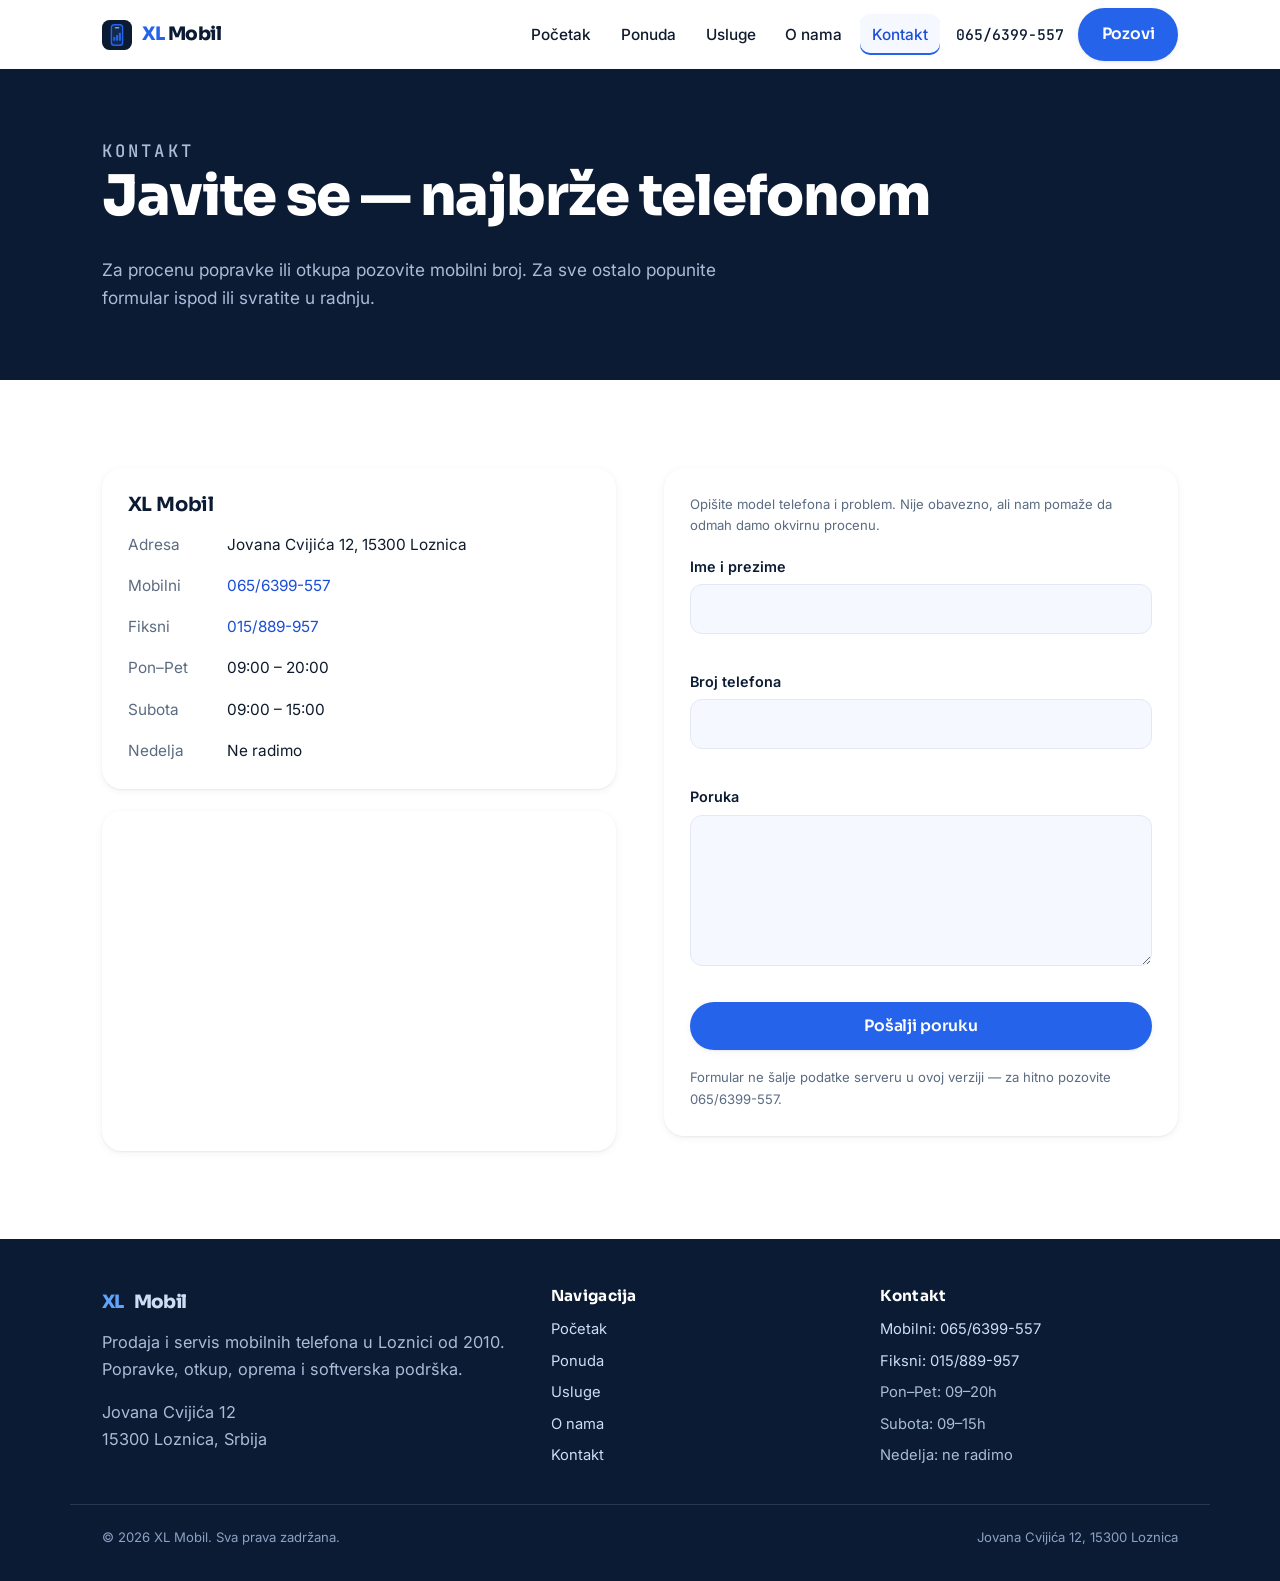
==== kontakt.html @ 2e66714a "Initial commit" ====
<!DOCTYPE html>
<html lang="sr">
<head>
<meta charset="UTF-8">
<meta name="viewport" content="width=device-width, initial-scale=1">
<title>Kontakt i radno vreme — XL Mobil, Loznica</title>
<meta name="description" content="Kontakt XL Mobil: Jovana Cvijića 12, 15300 Loznica. Mobilni 065/6399-557, fiksni 015/889-957. Radno vreme, mapa i formular za upit o popravci ili otkupu.">
<link rel="canonical" href="https://www.xlmobil.rs/kontakt.html">
<meta property="og:type" content="website">
<meta property="og:site_name" content="XL Mobil">
<meta property="og:title" content="Kontakt i radno vreme — XL Mobil, Loznica">
<meta property="og:description" content="Jovana Cvijića 12, 15300 Loznica. Mobilni 065/6399-557, fiksni 015/889-957. Mapa i formular za upit.">
<meta property="og:image" content="https://www.xlmobil.rs/assets/og-image.svg">
<meta property="og:url" content="https://www.xlmobil.rs/kontakt.html">
<meta name="twitter:card" content="summary_large_image">
<link rel="icon" href="assets/favicon.svg" type="image/svg+xml">
<link rel="preconnect" href="https://fonts.googleapis.com">
<link rel="preconnect" href="https://fonts.gstatic.com" crossorigin>
<link href="https://fonts.googleapis.com/css2?family=Sora:wght@500;600;700;800&family=Inter:wght@400;500;600&family=JetBrains+Mono:wght@400;500&display=swap" rel="stylesheet">
<link rel="stylesheet" href="styles.css">
</head>
<body>
<a class="skip-link" href="#main">Preskoči na sadržaj</a>

<header class="site-header">
  <div class="wrap header__inner">
    <a class="brand" href="index.html" aria-label="XL Mobil, početna">
      <svg width="30" height="30" viewBox="0 0 32 32" aria-hidden="true" focusable="false">
        <rect width="32" height="32" rx="8" fill="#0b1b33"/>
        <rect x="10" y="5" width="12" height="22" rx="3" fill="#122a4d" stroke="#2563eb" stroke-width="1.5"/>
        <rect x="13.5" y="7.5" width="5" height="1.6" rx="0.8" fill="#60a5fa"/>
        <g fill="#2563eb"><rect x="12" y="18" width="2.2" height="4" rx="0.6"/><rect x="15" y="16" width="2.2" height="6" rx="0.6"/><rect x="18" y="13.5" width="2.2" height="8.5" rx="0.6"/></g>
      </svg>
      <span><span class="brand__x">XL</span> Mobil</span>
    </a>
    <button class="nav-toggle" type="button" aria-label="Otvori meni" aria-expanded="false" aria-controls="primary-nav"><span></span></button>
    <nav class="primary-nav" id="primary-nav" aria-label="Glavna navigacija">
      <ul>
        <li><a href="index.html">Početak</a></li>
        <li><a href="ponuda.html">Ponuda</a></li>
        <li><a href="ponuda.html#usluge">Usluge</a></li>
        <li><a href="o-nama.html">O nama</a></li>
        <li><a href="kontakt.html" aria-current="page">Kontakt</a></li>
        <li class="mobile-call"><a class="btn btn--primary btn--block" href="tel:+381656399557">Pozovi 065/6399-557</a></li>
      </ul>
    </nav>
    <div class="header__cta">
      <a class="header__phone" href="tel:+381656399557">065/6399-557</a>
      <a class="btn btn--primary" href="tel:+381656399557">Pozovi</a>
    </div>
  </div>
</header>

<main id="main">

  <section class="page-hero">
    <div class="wrap">
      <p class="eyebrow">Kontakt</p>
      <h1>Javite se — najbrže telefonom</h1>
      <p>Za procenu popravke ili otkupa pozovite mobilni broj. Za sve ostalo popunite formular ispod ili svratite u radnju.</p>
    </div>
  </section>

  <section class="section">
    <div class="wrap contact-grid">

      <div>
        <div class="info-card reveal">
          <h3>XL Mobil</h3>
          <div class="info-row"><span>Adresa</span><span>Jovana Cvijića 12, 15300 Loznica</span></div>
          <div class="info-row"><span>Mobilni</span><a href="tel:+381656399557">065/6399-557</a></div>
          <div class="info-row"><span>Fiksni</span><a href="tel:+381158899957">015/889-957</a></div>
          <!-- NAPOMENA ZA VLASNIKA: radno vreme nije zvanično potvrđeno nigde gde smo mogli da proverimo.
               Ovo je razuman placeholder — potvrditi ili ispraviti tačne sate pre objave sajta. -->
          <div class="info-row"><span>Pon–Pet</span><span>09:00 – 20:00</span></div>
          <div class="info-row"><span>Subota</span><span>09:00 – 15:00</span></div>
          <div class="info-row"><span>Nedelja</span><span>Ne radimo</span></div>
        </div>

        <div class="map-embed reveal" id="mapa">
          <!-- Zvanični Google Maps embed za XL MOBIL — ne regenerisati -->
          <iframe src="https://www.google.com/maps/embed?pb=!1m18!1m12!1m3!1d2844.231252009093!2d19.21889047622357!3d44.53089737107404!2m3!1f0!2f0!3f0!3m2!1i1024!2i768!4f13.1!3m3!1m2!1s0x4759619ef293d9af%3A0xb88b22be460795ec!2sXL%20MOBIL!5e0!3m2!1ssr!2srs!4v1788189400933!5m2!1ssr!2srs" width="600" height="450" style="border:0;" allowfullscreen="" loading="lazy" referrerpolicy="strict-origin-when-cross-origin" title="XL Mobil na Google mapama"></iframe>
        </div>
      </div>

      <div>
        <form class="contact-form reveal" novalidate aria-describedby="form-intro">
          <p id="form-intro" class="form-note">Opišite model telefona i problem. Nije obavezno, ali nam pomaže da odmah damo okvirnu procenu.</p>

          <div class="field">
            <label for="ime">Ime i prezime</label>
            <input type="text" id="ime" name="ime" autocomplete="name" required>
            <span class="field__error" aria-live="polite"></span>
          </div>

          <div class="field">
            <label for="telefon">Broj telefona</label>
            <input type="tel" id="telefon" name="telefon" autocomplete="tel" inputmode="tel" required>
            <span class="field__error" aria-live="polite"></span>
          </div>

          <div class="field">
            <label for="poruka">Poruka</label>
            <textarea id="poruka" name="poruka" rows="5" required></textarea>
            <span class="field__error" aria-live="polite"></span>
          </div>

          <p class="form-status" role="status" tabindex="-1"></p>

          <button type="submit" class="btn btn--primary btn--block">Pošalji poruku</button>
          <p class="form-note">Formular ne šalje podatke serveru u ovoj verziji — za hitno pozovite 065/6399-557.</p>
        </form>
      </div>

    </div>
  </section>

</main>

<footer class="site-footer">
  <div class="wrap footer__grid">
    <div>
      <a class="footer__brand" href="index.html"><span class="brand__x">XL</span> Mobil</a>
      <p>Prodaja i servis mobilnih telefona u Loznici od 2010. Popravke, otkup, oprema i softverska podrška.</p>
      <p>Jovana Cvijića 12<br>15300 Loznica, Srbija</p>
    </div>
    <div>
      <h4>Navigacija</h4>
      <div class="footer__list">
        <a href="index.html">Početak</a><a href="ponuda.html">Ponuda</a><a href="ponuda.html#usluge">Usluge</a><a href="o-nama.html">O nama</a><a href="kontakt.html">Kontakt</a>
      </div>
    </div>
    <div>
      <h4>Kontakt</h4>
      <div class="footer__list">
        <a href="tel:+381656399557">Mobilni: 065/6399-557</a>
        <a href="tel:+381158899957">Fiksni: 015/889-957</a>
        <!-- NAPOMENA ZA VLASNIKA: radno vreme nije zvanično potvrđeno — proveriti i ispraviti pre objave sajta -->
        <span>Pon–Pet: 09–20h</span><span>Subota: 09–15h</span><span>Nedelja: ne radimo</span>
      </div>
    </div>
  </div>
  <div class="wrap footer__bottom">
    <span>© <span data-year>2026</span> XL Mobil. Sva prava zadržana.</span>
    <span>Jovana Cvijića 12, 15300 Loznica</span>
  </div>
</footer>

<script>document.querySelector("[data-year]").textContent = new Date().getFullYear();</script>
<script src="main.js"></script>
</body>
</html>
---- styles.css ----
/* ==========================================================================
   XL Mobil — styles.css
   One shared stylesheet for all pages. Mobile-first, no reset library.
   ========================================================================== */

/* --------------------------------------------------------------------------
   Palette
   Base is the brief's white / navy / vivid-blue family. One deliberate
   addition: --sky (#38bdf8), a brighter cyan-leaning blue used ONLY for the
   animated signal bars on cards and the hero glyph. It reads as "live signal"
   in a way --blue-light (#60a5fa) is too muted to carry, and it keeps the
   telecom metaphor legible without introducing a non-blue hue. Everything
   structural still uses navy/blue.
   -------------------------------------------------------------------------- */
:root {
  --white: #ffffff;
  --bg: #f5f8ff;
  --navy: #0b1b33;
  --navy-2: #122a4d;
  --blue: #2563eb;
  --blue-dark: #1d4ed8;
  --blue-light: #60a5fa;
  --sky: #38bdf8;          /* signal bars + hero glyph only */
  --ink: #0f1b2d;
  --slate: #5b6b82;
  --line: #e2e8f5;

  --shadow-sm: 0 1px 2px rgba(11, 27, 51, .06), 0 2px 8px rgba(11, 27, 51, .05);
  --shadow-md: 0 6px 20px rgba(11, 27, 51, .10), 0 2px 6px rgba(11, 27, 51, .06);
  --shadow-lg: 0 24px 60px rgba(11, 27, 51, .16);

  --r-sm: 14px;
  --r-md: 20px;
  --r-lg: 26px;

  --maxw: 1140px;
  --pad: clamp(1.1rem, 4vw, 2rem);

  --ease: cubic-bezier(.22, .61, .36, 1);
  --dur: 320ms;

  --font-display: "Sora", system-ui, -apple-system, "Segoe UI", sans-serif;
  --font-body: "Inter", system-ui, -apple-system, "Segoe UI", Roboto, sans-serif;
  --font-mono: "JetBrains Mono", ui-monospace, "SF Mono", Menlo, monospace;
}

/* --------------------------------------------------------------------------
   Base
   -------------------------------------------------------------------------- */
*, *::before, *::after { box-sizing: border-box; }

html { scroll-behavior: smooth; -webkit-text-size-adjust: 100%; }

body {
  margin: 0;
  font-family: var(--font-body);
  font-size: 1.02rem;
  line-height: 1.65;
  color: var(--ink);
  background: var(--white);
  -webkit-font-smoothing: antialiased;
}

h1, h2, h3, h4 {
  font-family: var(--font-display);
  font-weight: 700;
  line-height: 1.12;
  letter-spacing: -0.02em;
  color: var(--navy);
  margin: 0 0 .5em;
}

h1 { font-size: clamp(2.1rem, 5.4vw, 3.5rem); font-weight: 800; }
h2 { font-size: clamp(1.7rem, 3.8vw, 2.5rem); }
h3 { font-size: 1.22rem; letter-spacing: -0.01em; }

p { margin: 0 0 1rem; }

a { color: var(--blue-dark); text-decoration-thickness: 1px; text-underline-offset: 2px; }
a:hover { color: var(--blue); }

img { max-width: 100%; display: block; height: auto; }

ul { margin: 0; padding: 0; list-style: none; }

:focus-visible {
  outline: 3px solid var(--blue);
  outline-offset: 2px;
  border-radius: 4px;
}

/* --------------------------------------------------------------------------
   Layout helpers
   -------------------------------------------------------------------------- */
.wrap {
  width: 100%;
  max-width: var(--maxw);
  margin-inline: auto;
  padding-inline: var(--pad);
}

.section { padding-block: clamp(3rem, 8vw, 5.5rem); }
.section--tint { background: var(--bg); }
.section--navy { background: var(--navy); color: #dbe6f7; }
.section--navy h2, .section--navy h3 { color: var(--white); }

.section__head { max-width: 46rem; margin-bottom: 2.5rem; }
.section__head p { color: var(--slate); font-size: 1.08rem; margin-bottom: 0; }
.section--navy .section__head p { color: #a9bcd8; }

.eyebrow {
  font-family: var(--font-mono);
  font-size: .74rem;
  font-weight: 500;
  letter-spacing: .18em;
  text-transform: uppercase;
  color: var(--blue);
  margin: 0 0 .9rem;
}
.section--navy .eyebrow { color: var(--blue-light); }

.skip-link {
  position: absolute;
  left: .75rem;
  top: -3rem;
  z-index: 200;
  background: var(--navy);
  color: var(--white);
  padding: .6rem 1rem;
  border-radius: 0 0 var(--r-sm) var(--r-sm);
  transition: top var(--dur) var(--ease);
}
.skip-link:focus { top: 0; color: var(--white); }

/* --------------------------------------------------------------------------
   Buttons
   -------------------------------------------------------------------------- */
.btn {
  display: inline-flex;
  align-items: center;
  gap: .55rem;
  font-family: var(--font-display);
  font-weight: 600;
  font-size: .98rem;
  letter-spacing: -0.01em;
  padding: .8rem 1.4rem;
  border-radius: 999px;
  border: 1.5px solid transparent;
  cursor: pointer;
  text-decoration: none;
  transition: background var(--dur) var(--ease), transform var(--dur) var(--ease),
              box-shadow var(--dur) var(--ease), border-color var(--dur) var(--ease);
}
.btn--primary { background: var(--blue); color: var(--white); box-shadow: var(--shadow-sm); }
.btn--primary:hover { background: var(--blue-dark); color: var(--white); transform: translateY(-2px); box-shadow: var(--shadow-md); }
.btn--ghost { background: transparent; color: var(--navy); border-color: var(--line); }
.btn--ghost:hover { border-color: var(--blue); color: var(--blue-dark); transform: translateY(-2px); }
.btn--on-navy { background: var(--white); color: var(--navy); }
.btn--on-navy:hover { background: var(--blue-light); color: var(--navy); transform: translateY(-2px); }
.btn--block { width: 100%; justify-content: center; }

/* --------------------------------------------------------------------------
   Header
   -------------------------------------------------------------------------- */
.site-header {
  position: sticky;
  top: 0;
  z-index: 100;
  background: rgba(255, 255, 255, .82);
  transition: background var(--dur) var(--ease), box-shadow var(--dur) var(--ease),
              backdrop-filter var(--dur) var(--ease);
}
.site-header.is-scrolled {
  background: rgba(255, 255, 255, .93);
  backdrop-filter: saturate(180%) blur(12px);
  -webkit-backdrop-filter: saturate(180%) blur(12px);
  box-shadow: 0 1px 0 var(--line), 0 8px 24px rgba(11, 27, 51, .07);
}

.header__inner {
  display: flex;
  align-items: center;
  gap: 1rem;
  min-height: 68px;
  padding-block: .5rem;
}

.brand {
  display: inline-flex;
  align-items: center;
  gap: .6rem;
  font-family: var(--font-display);
  font-weight: 800;
  font-size: 1.16rem;
  letter-spacing: -0.03em;
  color: var(--navy);
  text-decoration: none;
}
.brand:hover { color: var(--navy); }
.brand svg { flex: none; }
.brand__x { color: var(--blue); }

.primary-nav { margin-left: auto; }
.primary-nav ul { display: flex; gap: .35rem; align-items: center; }
.primary-nav a {
  display: block;
  padding: .5rem .75rem;
  border-radius: 10px;
  font-weight: 500;
  font-size: .96rem;
  color: var(--ink);
  text-decoration: none;
  transition: background var(--dur) var(--ease), color var(--dur) var(--ease);
}
.primary-nav a:hover { background: var(--bg); color: var(--blue-dark); }
.primary-nav a[aria-current="page"] {
  color: var(--blue-dark);
  background: var(--bg);
  box-shadow: inset 0 -2px 0 var(--blue);
}

.header__cta { display: flex; align-items: center; gap: .9rem; }
.header__phone {
  font-family: var(--font-mono);
  font-size: .92rem;
  font-weight: 500;
  color: var(--navy);
  text-decoration: none;
  white-space: nowrap;
}
.header__phone:hover { color: var(--blue-dark); }

.nav-toggle {
  display: none;
  flex: none;
  width: 44px;
  height: 44px;
  border: 1.5px solid var(--line);
  border-radius: 12px;
  background: var(--white);
  cursor: pointer;
  padding: 0;
  align-items: center;
  justify-content: center;
}
.nav-toggle span, .nav-toggle span::before, .nav-toggle span::after {
  content: "";
  display: block;
  width: 18px;
  height: 2px;
  background: var(--navy);
  border-radius: 2px;
  transition: transform var(--dur) var(--ease), opacity var(--dur) var(--ease);
}
.nav-toggle span::before { transform: translateY(-6px); }
.nav-toggle span::after { transform: translateY(4px); }
body.nav-open .nav-toggle span { background: transparent; }
body.nav-open .nav-toggle span::before { transform: rotate(45deg); }
body.nav-open .nav-toggle span::after { transform: rotate(-45deg) translateY(0); }

/* --------------------------------------------------------------------------
   Hero
   -------------------------------------------------------------------------- */
.hero { position: relative; overflow: hidden; padding-block: clamp(2.5rem, 7vw, 5rem); }
.hero__grid {
  display: grid;
  gap: clamp(2rem, 6vw, 4rem);
  align-items: center;
}
@media (min-width: 900px) {
  .hero__grid { grid-template-columns: 1.05fr .95fr; }
}

.hero__title { margin-bottom: 1rem; }
.hero__lead { font-size: 1.14rem; color: var(--slate); max-width: 34rem; margin-bottom: 1.8rem; }
.hero__actions { display: flex; flex-wrap: wrap; gap: .8rem; margin-bottom: 2.4rem; }

.trust-row {
  display: grid;
  grid-template-columns: repeat(2, 1fr);
  gap: 1rem 1.6rem;
  max-width: 32rem;
}
@media (min-width: 560px) { .trust-row { grid-template-columns: repeat(4, auto); } }
.trust-row div { }
.trust-row dt {
  font-family: var(--font-display);
  font-weight: 800;
  font-size: 1.5rem;
  color: var(--navy);
  letter-spacing: -0.02em;
}
.trust-row dd { margin: 0; font-size: .82rem; color: var(--slate); line-height: 1.35; }

/* Hero device mockup + floating glass chips */
.hero__device {
  position: relative;
  justify-self: center;
  width: min(320px, 78vw);
  aspect-ratio: 300 / 560;
}
.hero__glow {
  position: absolute;
  inset: -22% -30%;
  background: radial-gradient(circle at 50% 42%,
              rgba(56, 189, 248, .38), rgba(37, 99, 235, .16) 45%, transparent 70%);
  filter: blur(6px);
  z-index: 0;
}
.hero__phone { position: relative; z-index: 1; width: 100%; height: 100%; filter: drop-shadow(var(--shadow-lg)); }

.chip {
  position: absolute;
  z-index: 2;
  display: inline-flex;
  align-items: center;
  gap: .5rem;
  padding: .5rem .8rem;
  font-size: .8rem;
  font-weight: 600;
  font-family: var(--font-display);
  color: var(--navy);
  background: rgba(255, 255, 255, .72);
  border: 1px solid rgba(255, 255, 255, .9);
  border-radius: 999px;
  box-shadow: var(--shadow-md);
  backdrop-filter: blur(8px);
  -webkit-backdrop-filter: blur(8px);
  white-space: nowrap;
}
.chip--1 { top: 8%; left: -14%; }
.chip--2 { top: 44%; right: -20%; }
.chip--3 { bottom: 9%; left: -10%; }
.chip__dot {
  width: 8px; height: 8px; border-radius: 50%;
  background: #16a34a;
  box-shadow: 0 0 0 3px rgba(22, 163, 74, .22);
}

/* one-time staggered entrance */
.reveal-hero { opacity: 0; transform: translateY(14px); }
.hero-in .hero__title  { animation: heroIn var(--dur) var(--ease) forwards; }
.hero-in .hero__lead   { animation: heroIn var(--dur) var(--ease) .08s forwards; }
.hero-in .hero__actions{ animation: heroIn var(--dur) var(--ease) .16s forwards; }
.hero-in .trust-row    { animation: heroIn var(--dur) var(--ease) .24s forwards; }
.hero-in .hero__device { animation: heroIn var(--dur) var(--ease) .18s forwards; }
.hero-in .chip--1 { animation: chipIn 360ms var(--ease) .34s forwards; }
.hero-in .chip--2 { animation: chipIn 360ms var(--ease) .46s forwards; }
.hero-in .chip--3 { animation: chipIn 360ms var(--ease) .58s forwards; }
@keyframes heroIn { to { opacity: 1; transform: none; } }
@keyframes chipIn { from { opacity: 0; transform: translateY(12px) scale(.96); } to { opacity: 1; transform: none; } }

/* --------------------------------------------------------------------------
   Signal-chip cards (signature element)
   Category/service card with a 4-bar signal glyph top-right. Bars fill from
   left on hover/focus, one metaphor doing double duty: "we cover the whole
   range" and "connectivity".
   -------------------------------------------------------------------------- */
.grid-cards {
  display: grid;
  gap: 1.1rem;
  grid-template-columns: 1fr;
}
@media (min-width: 620px) { .grid-cards { grid-template-columns: repeat(2, 1fr); } }
@media (min-width: 940px) { .grid-cards--4 { grid-template-columns: repeat(4, 1fr); } }
@media (min-width: 940px) { .grid-cards--3 { grid-template-columns: repeat(3, 1fr); } }

.chip-card {
  position: relative;
  display: flex;
  flex-direction: column;
  gap: .5rem;
  padding: 1.5rem 1.4rem 1.6rem;
  background: var(--white);
  border-radius: var(--r-md);
  box-shadow: var(--shadow-sm);
  text-decoration: none;
  color: var(--ink);
  transition: transform var(--dur) var(--ease), box-shadow var(--dur) var(--ease);
  overflow: hidden;
}
.chip-card::after {
  content: "";
  position: absolute;
  left: 0; right: 0; bottom: 0;
  height: 3px;
  background: var(--blue);
  transform: scaleX(0);
  transform-origin: left;
  transition: transform var(--dur) var(--ease);
}
.chip-card:hover, .chip-card:focus-visible {
  transform: translateY(-4px);
  box-shadow: var(--shadow-md);
}
.chip-card:hover::after, .chip-card:focus-visible::after { transform: scaleX(1); }

.chip-card__num {
  font-family: var(--font-mono);
  font-size: .74rem;
  color: var(--slate);
  letter-spacing: .1em;
}
.chip-card h3 { margin: 0; color: var(--navy); }
.chip-card p { margin: 0; font-size: .92rem; color: var(--slate); }

.signal {
  position: absolute;
  top: 1.3rem;
  right: 1.3rem;
  display: flex;
  align-items: flex-end;
  gap: 3px;
  height: 22px;
}
.signal i {
  width: 4px;
  background: var(--line);
  border-radius: 2px;
  transition: background var(--dur) var(--ease);
}
.signal i:nth-child(1) { height: 25%; }
.signal i:nth-child(2) { height: 50%; }
.signal i:nth-child(3) { height: 75%; }
.signal i:nth-child(4) { height: 100%; }
.chip-card:hover .signal i,
.chip-card:focus-visible .signal i { background: var(--sky); }
.chip-card:hover .signal i:nth-child(1) { transition-delay: 0ms; }
.chip-card:hover .signal i:nth-child(2) { transition-delay: 60ms; }
.chip-card:hover .signal i:nth-child(3) { transition-delay: 120ms; }
.chip-card:hover .signal i:nth-child(4) { transition-delay: 180ms; }

/* --------------------------------------------------------------------------
   Why-us list
   -------------------------------------------------------------------------- */
.reasons { display: grid; gap: 1.2rem; grid-template-columns: 1fr; }
@media (min-width: 720px) { .reasons { grid-template-columns: repeat(2, 1fr); } }
.reason {
  padding: 1.5rem;
  background: var(--white);
  border-radius: var(--r-md);
  box-shadow: var(--shadow-sm);
}
.section--tint .reason { background: var(--white); }
.reason__ic {
  width: 40px; height: 40px;
  display: grid; place-items: center;
  border-radius: 12px;
  background: var(--bg);
  color: var(--blue-dark);
  margin-bottom: .8rem;
}
.reason h3 { color: var(--navy); }
.reason p { margin: 0; font-size: .95rem; color: var(--slate); }

/* --------------------------------------------------------------------------
   Brands row
   -------------------------------------------------------------------------- */
.brands {
  display: flex;
  flex-wrap: wrap;
  gap: .6rem .7rem;
  align-items: center;
}
.brands li {
  font-family: var(--font-mono);
  font-size: .84rem;
  letter-spacing: .04em;
  color: var(--slate);
  padding: .45rem .85rem;
  border: 1px solid var(--line);
  border-radius: 999px;
  background: var(--white);
}
.section--navy .brands li { color: #cdddf3; border-color: rgba(255,255,255,.16); background: rgba(255,255,255,.04); }

/* --------------------------------------------------------------------------
   Process steps
   -------------------------------------------------------------------------- */
.steps { counter-reset: step; display: grid; gap: 1.1rem; grid-template-columns: 1fr; }
@media (min-width: 780px) { .steps { grid-template-columns: repeat(4, 1fr); } }
.step {
  position: relative;
  padding: 1.6rem 1.3rem 1.4rem;
  background: var(--white);
  border-radius: var(--r-md);
  box-shadow: var(--shadow-sm);
}
.step::before {
  counter-increment: step;
  content: counter(step);
  display: grid;
  place-items: center;
  width: 34px; height: 34px;
  font-family: var(--font-display);
  font-weight: 800;
  font-size: .95rem;
  color: var(--white);
  background: var(--blue);
  border-radius: 10px;
  margin-bottom: .8rem;
}
.step h3 { color: var(--navy); font-size: 1.05rem; }
.step p { margin: 0; font-size: .9rem; color: var(--slate); }

/* --------------------------------------------------------------------------
   Trade-in condition guide
   -------------------------------------------------------------------------- */
.grades { display: grid; gap: 1rem; grid-template-columns: 1fr; }
@media (min-width: 760px) { .grades { grid-template-columns: repeat(3, 1fr); } }
.grade {
  padding: 1.5rem;
  border-radius: var(--r-md);
  background: var(--white);
  box-shadow: var(--shadow-sm);
  border-top: 4px solid var(--blue-light);
}
.grade--new { border-top-color: #16a34a; }
.grade--good { border-top-color: var(--blue); }
.grade--worn { border-top-color: #d97706; }
.grade__tag {
  font-family: var(--font-mono);
  font-size: .72rem;
  letter-spacing: .12em;
  text-transform: uppercase;
  color: var(--slate);
}
.grade h3 { color: var(--navy); margin: .2rem 0 .5rem; }
.grade p { margin: 0; font-size: .93rem; color: var(--slate); }

/* --------------------------------------------------------------------------
   Testimonials
   -------------------------------------------------------------------------- */
.quotes { display: grid; gap: 1.1rem; grid-template-columns: 1fr; }
@media (min-width: 820px) { .quotes { grid-template-columns: repeat(3, 1fr); } }
.quote {
  padding: 1.6rem;
  background: var(--white);
  border-radius: var(--r-md);
  box-shadow: var(--shadow-sm);
  display: flex;
  flex-direction: column;
  gap: 1rem;
}
.quote p { margin: 0; font-size: .98rem; }
.quote footer { font-size: .86rem; color: var(--slate); font-style: normal; }
.quote cite { font-style: normal; font-weight: 600; color: var(--navy); }
.stars { color: var(--blue); letter-spacing: 2px; font-size: .9rem; }

/* --------------------------------------------------------------------------
   Media blocks
   -------------------------------------------------------------------------- */
.media {
  display: grid;
  gap: clamp(1.5rem, 5vw, 3rem);
  align-items: center;
}
@media (min-width: 860px) { .media { grid-template-columns: 1fr 1fr; } .media--flip .media__img { order: 2; } }
.media__img { border-radius: var(--r-lg); overflow: hidden; box-shadow: var(--shadow-md); }
.media__img img { width: 100%; aspect-ratio: 4 / 3; object-fit: cover; }
.media ul.ticks { display: grid; gap: .6rem; margin-top: 1rem; }
.ticks li { position: relative; padding-left: 1.6rem; color: var(--slate); }
.ticks li::before {
  content: "";
  position: absolute; left: 0; top: .45em;
  width: 10px; height: 6px;
  border-left: 2px solid var(--blue);
  border-bottom: 2px solid var(--blue);
  transform: rotate(-45deg);
}

/* --------------------------------------------------------------------------
   Service detail list
   -------------------------------------------------------------------------- */
.svc-list { display: grid; gap: 1rem; grid-template-columns: 1fr; }
@media (min-width: 760px) { .svc-list { grid-template-columns: repeat(2, 1fr); } }
.svc {
  padding: 1.5rem;
  background: var(--white);
  border-radius: var(--r-md);
  box-shadow: var(--shadow-sm);
}
.svc h3 { color: var(--navy); font-size: 1.1rem; display: flex; justify-content: space-between; gap: 1rem; align-items: baseline; }
.svc .price { font-family: var(--font-mono); font-size: .8rem; color: var(--blue-dark); white-space: nowrap; }
.svc p { margin: .3rem 0 0; font-size: .93rem; color: var(--slate); }

/* --------------------------------------------------------------------------
   Contact / form
   -------------------------------------------------------------------------- */
.contact-grid { display: grid; gap: clamp(1.5rem, 5vw, 3rem); }
@media (min-width: 900px) { .contact-grid { grid-template-columns: 1fr 1fr; } }

.info-card {
  background: var(--white);
  border-radius: var(--r-md);
  box-shadow: var(--shadow-sm);
  padding: 1.6rem;
  display: grid;
  gap: 1rem;
}
.info-card h3 { margin: 0; color: var(--navy); }
.info-row { display: flex; gap: .7rem; font-size: .96rem; }
.info-row span:first-child { color: var(--slate); min-width: 5.5rem; }
.info-row a { text-decoration: none; }

.map-embed {
  margin-top: 1.4rem;
  border-radius: var(--r-md);
  overflow: hidden;
  box-shadow: var(--shadow-sm);
  line-height: 0;
}
.map-embed iframe { width: 100%; height: 340px; border: 0; display: block; }

form.contact-form {
  background: var(--white);
  border-radius: var(--r-md);
  box-shadow: var(--shadow-sm);
  padding: 1.6rem;
  display: grid;
  gap: 1.1rem;
}
.field { display: grid; gap: .35rem; }
.field label { font-weight: 600; font-size: .9rem; color: var(--navy); }
.field input, .field textarea {
  font: inherit;
  font-size: .96rem;
  padding: .7rem .85rem;
  border: 1.5px solid var(--line);
  border-radius: 12px;
  background: var(--bg);
  color: var(--ink);
  transition: border-color var(--dur) var(--ease), background var(--dur) var(--ease);
}
.field input:focus, .field textarea:focus {
  border-color: var(--blue);
  background: var(--white);
  outline: none;
}
.field textarea { resize: vertical; min-height: 120px; }
.field.has-error input, .field.has-error textarea { border-color: #dc2626; background: #fef2f2; }
.field__error { font-size: .82rem; color: #b91c1c; min-height: 1em; }
.field.has-error .field__error::before { content: "⚠ "; }

.form-status {
  margin: 0;
  padding: .9rem 1rem;
  border-radius: 12px;
  font-size: .93rem;
  font-weight: 500;
  display: none;
}
.form-status.is-ok { display: block; background: #ecfdf5; color: #065f46; border: 1px solid #a7f3d0; }
.form-note { font-size: .82rem; color: var(--slate); margin: 0; }

/* --------------------------------------------------------------------------
   Footer
   -------------------------------------------------------------------------- */
.site-footer { background: var(--navy); color: #a9bcd8; padding-block: 3rem 2rem; }
.footer__grid {
  display: grid;
  gap: 2rem;
  grid-template-columns: 1fr;
}
@media (min-width: 720px) { .footer__grid { grid-template-columns: 1.4fr 1fr 1fr; } }
.site-footer h4 { color: var(--white); font-size: .95rem; letter-spacing: .02em; margin-bottom: .8rem; }
.site-footer a { color: #cdddf3; text-decoration: none; }
.site-footer a:hover { color: var(--blue-light); }
.footer__brand { display: inline-flex; align-items: center; gap: .6rem; color: var(--white); font-family: var(--font-display); font-weight: 800; font-size: 1.15rem; letter-spacing: -0.03em; text-decoration: none; margin-bottom: .7rem; }
.footer__brand .brand__x { color: var(--blue-light); }
.footer__list { display: grid; gap: .45rem; font-size: .92rem; }
.footer__bottom {
  margin-top: 2.2rem;
  padding-top: 1.4rem;
  border-top: 1px solid rgba(255,255,255,.12);
  display: flex;
  flex-wrap: wrap;
  gap: .5rem 1.5rem;
  justify-content: space-between;
  font-size: .82rem;
  color: #8ba2c4;
}

/* --------------------------------------------------------------------------
   Scroll reveal
   -------------------------------------------------------------------------- */
.reveal { opacity: 0; transform: translateY(18px); transition: opacity 420ms var(--ease), transform 420ms var(--ease); }
.reveal.is-visible { opacity: 1; transform: none; }

/* --------------------------------------------------------------------------
   Page hero (inner pages)
   -------------------------------------------------------------------------- */
.page-hero { background: var(--navy); color: #cddcf2; padding-block: clamp(2.6rem, 7vw, 4.2rem); }
.page-hero h1 { color: var(--white); }
.page-hero p { color: #a9bcd8; max-width: 42rem; font-size: 1.08rem; margin: 0; }

/* --------------------------------------------------------------------------
   Mobile nav + responsive
   -------------------------------------------------------------------------- */
@media (max-width: 860px) {
  .nav-toggle { display: inline-flex; margin-left: auto; }
  .header__cta .header__phone { display: none; }
  .header__cta .btn { display: none; }

  .primary-nav {
    position: fixed;
    inset: 84px 0 auto 0;
    margin: 0;
    background: var(--white);
    box-shadow: var(--shadow-lg);
    border-top: 1px solid var(--line);
    transform: translateY(-12px);
    opacity: 0;
    pointer-events: none;
    transition: transform var(--dur) var(--ease), opacity var(--dur) var(--ease);
  }
  body.nav-open .primary-nav { transform: none; opacity: 1; pointer-events: auto; }
  .primary-nav ul { flex-direction: column; align-items: stretch; gap: 0; padding: .5rem var(--pad) 1.2rem; }
  .primary-nav a { padding: .9rem .5rem; border-radius: 0; border-bottom: 1px solid var(--line); font-size: 1.05rem; }
  .primary-nav a[aria-current="page"] { box-shadow: inset 3px 0 0 var(--blue); background: var(--bg); }

  .primary-nav .mobile-call {
    display: block;
    margin-top: 1rem;
    text-align: center;
  }
}
@media (min-width: 861px) {
  .primary-nav .mobile-call { display: none; }
}

/* --------------------------------------------------------------------------
   Reduced motion
   -------------------------------------------------------------------------- */
@media (prefers-reduced-motion: reduce) {
  html { scroll-behavior: auto; }
  *, *::before, *::after {
    animation-duration: 0.001ms !important;
    animation-delay: 0ms !important;
    transition-duration: 0.001ms !important;
  }
  .reveal, .reveal-hero { opacity: 1 !important; transform: none !important; }
  .chip { opacity: 1 !important; transform: none !important; }
}
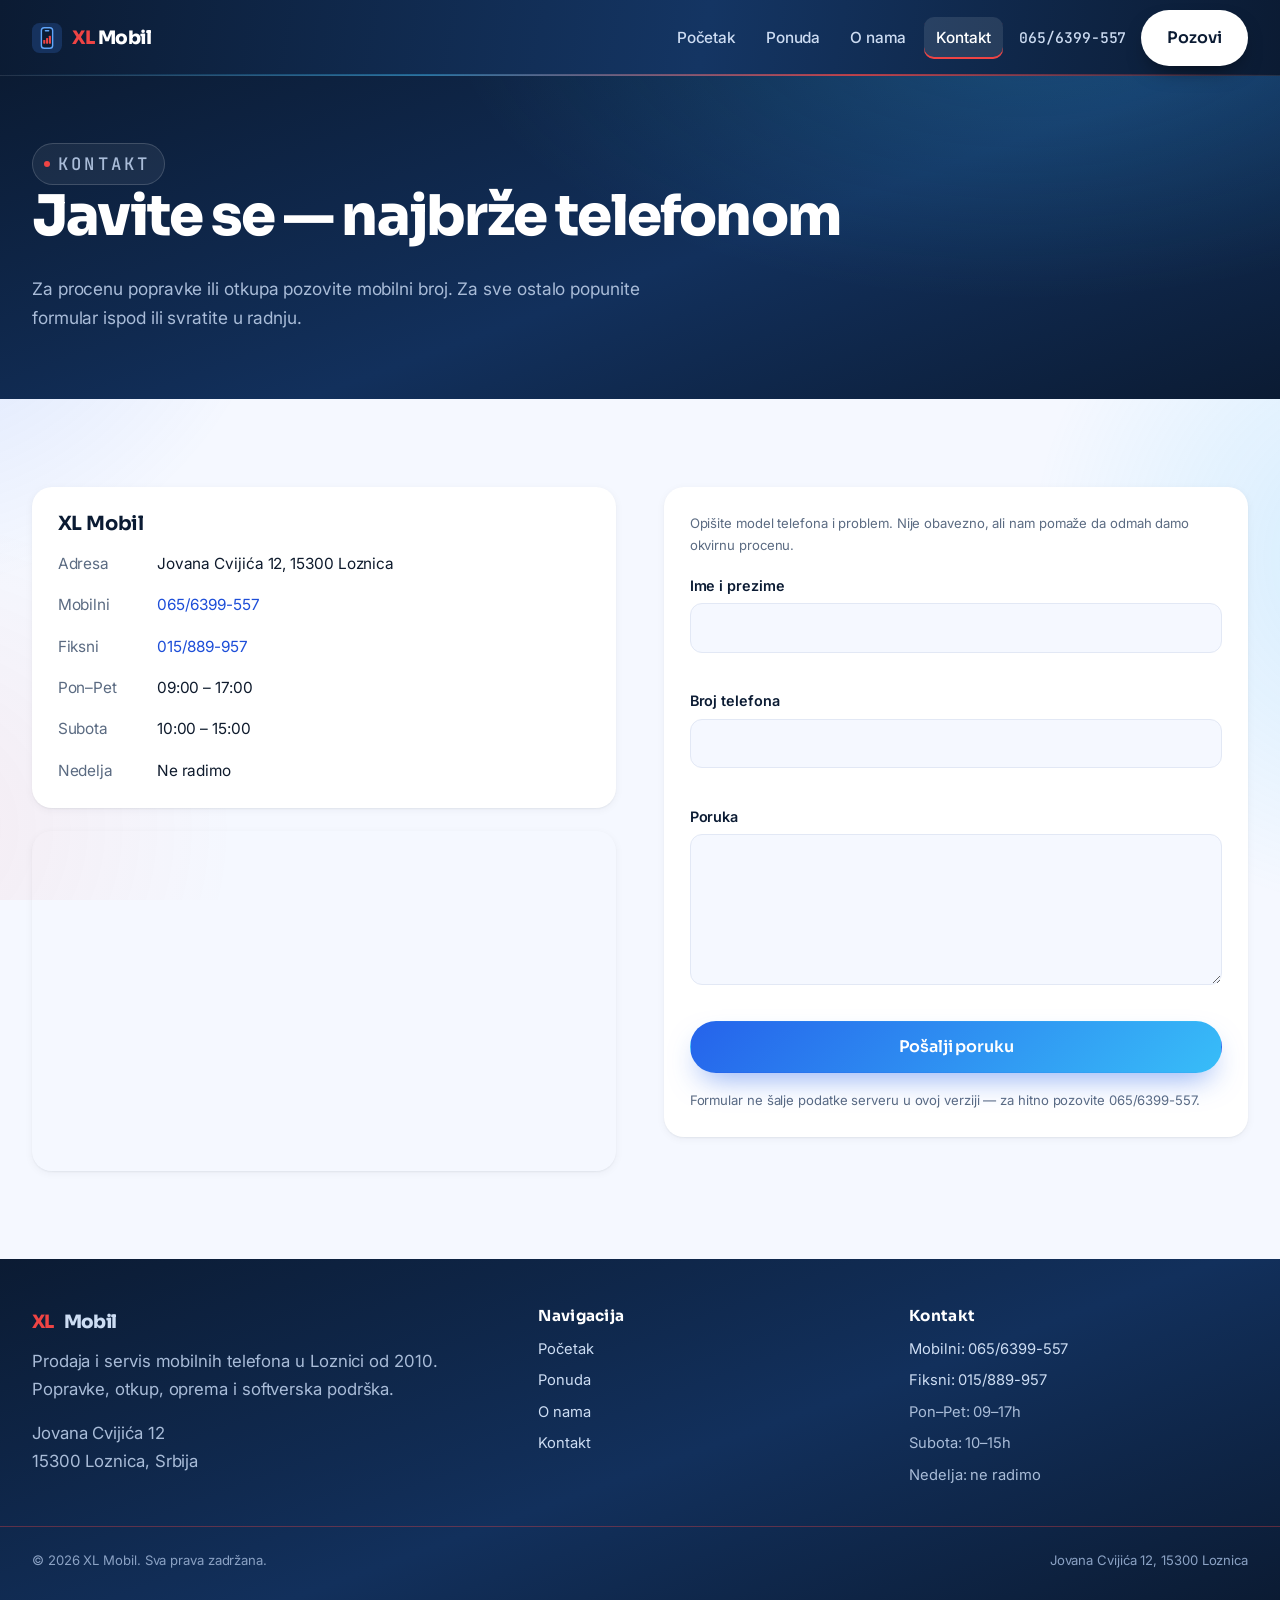
==== commit 32d1ed26: "Redizajn sajta, fotografija radnje i ispravke sadržaja Vizuelno: - plava navigaciona traka sa crveni" ====
--- a/kontakt.html
+++ b/kontakt.html
@@ -22,14 +22,18 @@
 <body>
 <a class="skip-link" href="#main">Preskoči na sadržaj</a>
 
+<!-- Bočne šine: vertikalni tekst uz ivice prozora, vidljive tek na širokim ekranima -->
+<span class="edge-rail edge-rail--left" aria-hidden="true">Prodaja · Servis · Otkup</span>
+<a class="edge-rail edge-rail--right" href="tel:+381656399557" tabindex="-1" aria-hidden="true">065/6399-557 · Loznica</a>
+
 <header class="site-header">
   <div class="wrap header__inner">
     <a class="brand" href="index.html" aria-label="XL Mobil, početna">
       <svg width="30" height="30" viewBox="0 0 32 32" aria-hidden="true" focusable="false">
-        <rect width="32" height="32" rx="8" fill="#0b1b33"/>
-        <rect x="10" y="5" width="12" height="22" rx="3" fill="#122a4d" stroke="#2563eb" stroke-width="1.5"/>
+        <rect width="32" height="32" rx="8" fill="#16325e"/>
+        <rect x="10" y="5" width="12" height="22" rx="3" fill="#0b1b33" stroke="#60a5fa" stroke-width="1.5"/>
         <rect x="13.5" y="7.5" width="5" height="1.6" rx="0.8" fill="#60a5fa"/>
-        <g fill="#2563eb"><rect x="12" y="18" width="2.2" height="4" rx="0.6"/><rect x="15" y="16" width="2.2" height="6" rx="0.6"/><rect x="18" y="13.5" width="2.2" height="8.5" rx="0.6"/></g>
+        <g fill="#ef4444"><rect x="12" y="18" width="2.2" height="4" rx="0.6"/><rect x="15" y="16" width="2.2" height="6" rx="0.6"/><rect x="18" y="13.5" width="2.2" height="8.5" rx="0.6"/></g>
       </svg>
       <span><span class="brand__x">XL</span> Mobil</span>
     </a>
@@ -38,7 +42,6 @@
       <ul>
         <li><a href="index.html">Početak</a></li>
         <li><a href="ponuda.html">Ponuda</a></li>
-        <li><a href="ponuda.html#usluge">Usluge</a></li>
         <li><a href="o-nama.html">O nama</a></li>
         <li><a href="kontakt.html" aria-current="page">Kontakt</a></li>
         <li class="mobile-call"><a class="btn btn--primary btn--block" href="tel:+381656399557">Pozovi 065/6399-557</a></li>
@@ -72,8 +75,8 @@
           <div class="info-row"><span>Fiksni</span><a href="tel:+381158899957">015/889-957</a></div>
           <!-- NAPOMENA ZA VLASNIKA: radno vreme nije zvanično potvrđeno nigde gde smo mogli da proverimo.
                Ovo je razuman placeholder — potvrditi ili ispraviti tačne sate pre objave sajta. -->
-          <div class="info-row"><span>Pon–Pet</span><span>09:00 – 20:00</span></div>
-          <div class="info-row"><span>Subota</span><span>09:00 – 15:00</span></div>
+          <div class="info-row"><span>Pon–Pet</span><span>09:00 – 17:00</span></div>
+          <div class="info-row"><span>Subota</span><span>10:00 – 15:00</span></div>
           <div class="info-row"><span>Nedelja</span><span>Ne radimo</span></div>
         </div>
 
@@ -127,7 +130,7 @@
     <div>
       <h4>Navigacija</h4>
       <div class="footer__list">
-        <a href="index.html">Početak</a><a href="ponuda.html">Ponuda</a><a href="ponuda.html#usluge">Usluge</a><a href="o-nama.html">O nama</a><a href="kontakt.html">Kontakt</a>
+        <a href="index.html">Početak</a><a href="ponuda.html">Ponuda</a><a href="o-nama.html">O nama</a><a href="kontakt.html">Kontakt</a>
       </div>
     </div>
     <div>
@@ -136,7 +139,7 @@
         <a href="tel:+381656399557">Mobilni: 065/6399-557</a>
         <a href="tel:+381158899957">Fiksni: 015/889-957</a>
         <!-- NAPOMENA ZA VLASNIKA: radno vreme nije zvanično potvrđeno — proveriti i ispraviti pre objave sajta -->
-        <span>Pon–Pet: 09–20h</span><span>Subota: 09–15h</span><span>Nedelja: ne radimo</span>
+        <span>Pon–Pet: 09–17h</span><span>Subota: 10–15h</span><span>Nedelja: ne radimo</span>
       </div>
     </div>
   </div>
--- a/styles.css
+++ b/styles.css
@@ -742,3 +742,663 @@
   .reveal, .reveal-hero { opacity: 1 !important; transform: none !important; }
   .chip { opacity: 1 !important; transform: none !important; }
 }
+
+/* ==========================================================================
+   VISUAL UPGRADE LAYER
+   Dodato kasnije: bogatija tipografija, gradijenti, dubina i mikro-animacije.
+   Namerno na kraju fajla — pravila ovde nadjačavaju osnovni sloj iznad.
+   ========================================================================== */
+
+:root {
+  --grad-blue: linear-gradient(135deg, #2563eb 0%, #38bdf8 100%);
+  --grad-navy: linear-gradient(160deg, #0b1b33 0%, #12305c 55%, #0b1b33 100%);
+  --shadow-md: 0 10px 30px -8px rgba(11, 27, 51, .16), 0 2px 8px rgba(11, 27, 51, .06);
+  --shadow-lg: 0 40px 80px -24px rgba(11, 27, 51, .30);
+  --shadow-blue: 0 14px 30px -10px rgba(37, 99, 235, .55);
+}
+
+body { font-size: 1.05rem; letter-spacing: -0.005em; }
+h1, h2 { letter-spacing: -0.032em; }
+h2 { font-weight: 800; }
+
+/* Gradijentni akcenat u naslovu */
+.grad {
+  background: var(--grad-blue);
+  -webkit-background-clip: text;
+  background-clip: text;
+  color: transparent;
+}
+
+/* --- Eyebrow kao pill oznaka -------------------------------------------- */
+.eyebrow {
+  display: inline-flex;
+  align-items: center;
+  gap: .5rem;
+  padding: .34rem .85rem .34rem .7rem;
+  border: 1px solid var(--line);
+  border-radius: 999px;
+  background: var(--white);
+  box-shadow: var(--shadow-sm);
+}
+.eyebrow::before {
+  content: "";
+  width: 6px; height: 6px;
+  border-radius: 50%;
+  background: var(--grad-blue);
+}
+.section--navy .eyebrow,
+.page-hero .eyebrow {
+  background: rgba(255, 255, 255, .06);
+  border-color: rgba(255, 255, 255, .16);
+  box-shadow: none;
+}
+
+.section__head { margin-bottom: 3rem; }
+.section__head h2 { margin-bottom: .55rem; }
+
+/* --- Dugmad -------------------------------------------------------------- */
+.btn { padding: .88rem 1.6rem; font-size: 1rem; }
+.btn--primary {
+  position: relative;
+  overflow: hidden;
+  background: var(--grad-blue);
+  box-shadow: var(--shadow-blue);
+}
+.btn--primary::after {
+  content: "";
+  position: absolute;
+  inset: 0;
+  background: linear-gradient(120deg, transparent 30%, rgba(255,255,255,.35) 50%, transparent 70%);
+  transform: translateX(-120%);
+  transition: transform 700ms var(--ease);
+}
+.btn--primary:hover {
+  background: var(--grad-blue);
+  transform: translateY(-3px);
+  box-shadow: 0 20px 38px -12px rgba(37, 99, 235, .65);
+}
+.btn--primary:hover::after { transform: translateX(120%); }
+.btn--ghost { background: rgba(255, 255, 255, .7); backdrop-filter: blur(6px); border-color: #d7e0f2; }
+.btn--ghost:hover { border-color: var(--blue); background: var(--white); box-shadow: var(--shadow-sm); }
+
+/* --- Header -------------------------------------------------------------- */
+.site-header {
+  background: rgba(255, 255, 255, .7);
+  backdrop-filter: saturate(160%) blur(10px);
+  -webkit-backdrop-filter: saturate(160%) blur(10px);
+}
+.site-header.is-scrolled {
+  background: rgba(255, 255, 255, .86);
+  box-shadow: 0 1px 0 rgba(11, 27, 51, .06), 0 12px 30px -18px rgba(11, 27, 51, .35);
+}
+.header__inner { min-height: 76px; }
+.primary-nav a[aria-current="page"] {
+  background: linear-gradient(180deg, rgba(37, 99, 235, .06), rgba(37, 99, 235, .12));
+  box-shadow: inset 0 -2px 0 var(--blue);
+}
+
+/* --- Hero ---------------------------------------------------------------- */
+.hero {
+  padding-block: clamp(3rem, 8vw, 6.5rem) clamp(3.5rem, 9vw, 7rem);
+  background:
+    radial-gradient(70rem 40rem at 78% -10%, rgba(56, 189, 248, .16), transparent 60%),
+    radial-gradient(55rem 34rem at 6% 8%, rgba(37, 99, 235, .12), transparent 62%),
+    linear-gradient(180deg, #ffffff 0%, var(--bg) 100%);
+}
+/* Suptilna mreža preko pozadine — „tech" tekstura bez šuma */
+.hero__aurora {
+  position: absolute;
+  inset: 0;
+  z-index: 0;
+  pointer-events: none;
+  background-image:
+    linear-gradient(rgba(11, 27, 51, .045) 1px, transparent 1px),
+    linear-gradient(90deg, rgba(11, 27, 51, .045) 1px, transparent 1px);
+  background-size: 64px 64px;
+  -webkit-mask-image: radial-gradient(70% 60% at 50% 30%, #000 0%, transparent 78%);
+  mask-image: radial-gradient(70% 60% at 50% 30%, #000 0%, transparent 78%);
+}
+.hero__grid { position: relative; z-index: 1; }
+@media (min-width: 900px) { .hero__grid { grid-template-columns: 1.02fr .98fr; } }
+.hero__title { font-size: clamp(2.3rem, 5.6vw, 3.9rem); }
+.hero__lead { font-size: 1.18rem; line-height: 1.6; }
+
+/* Statistike kao male kartice */
+.trust-row { max-width: none; gap: .8rem; grid-template-columns: repeat(2, 1fr); }
+@media (min-width: 560px) { .trust-row { grid-template-columns: repeat(4, 1fr); } }
+.trust-row > div {
+  padding: .95rem 1rem;
+  background: rgba(255, 255, 255, .75);
+  border: 1px solid var(--line);
+  border-radius: var(--r-sm);
+  backdrop-filter: blur(6px);
+  box-shadow: var(--shadow-sm);
+  transition: transform var(--dur) var(--ease), box-shadow var(--dur) var(--ease);
+}
+.trust-row > div:hover { transform: translateY(-3px); box-shadow: var(--shadow-md); }
+.trust-row dt {
+  font-size: 1.42rem;
+  background: var(--grad-blue);
+  -webkit-background-clip: text;
+  background-clip: text;
+  color: transparent;
+}
+
+/* --- MESTO ZA FOTOGRAFIJU ------------------------------------------------
+   Slika se učitava sa assets/foto.jpg. Ako fajl ne postoji, inline onerror
+   u index.html dodaje klasu .is-empty i prikazuje se okvir sa uputstvom.
+   ------------------------------------------------------------------------ */
+.hero__media {
+  position: relative;
+  justify-self: center;
+  width: min(420px, 84vw);
+  aspect-ratio: 4 / 5;
+}
+.hero__glow {
+  position: absolute;
+  inset: -18% -22%;
+  background: radial-gradient(circle at 50% 45%, rgba(56, 189, 248, .40), rgba(37, 99, 235, .18) 45%, transparent 70%);
+  filter: blur(10px);
+  z-index: 0;
+}
+.photo-frame {
+  position: relative;
+  z-index: 1;
+  margin: 0;
+  width: 100%;
+  height: 100%;
+  border-radius: var(--r-lg);
+  overflow: hidden;
+  background: var(--white);
+  box-shadow: var(--shadow-lg), 0 0 0 1px rgba(11, 27, 51, .07);
+  transform: rotate(-1.2deg);
+  transition: transform var(--dur) var(--ease), box-shadow var(--dur) var(--ease);
+}
+.photo-frame:hover { transform: rotate(0deg) translateY(-4px); }
+.photo-frame img { width: 100%; height: 100%; object-fit: cover; }
+.photo-frame::after {
+  content: "";
+  position: absolute;
+  inset: 0;
+  border-radius: inherit;
+  pointer-events: none;
+  box-shadow: inset 0 0 0 1px rgba(255, 255, 255, .55);
+  background: linear-gradient(180deg, rgba(255, 255, 255, .14), transparent 30%, rgba(11, 27, 51, .10));
+}
+.photo-frame__hint { display: none; }
+.photo-frame.is-empty {
+  background:
+    repeating-linear-gradient(135deg, rgba(37, 99, 235, .035) 0 12px, transparent 12px 24px),
+    linear-gradient(160deg, #f2f6ff, #e8f0ff);
+  box-shadow: var(--shadow-md);
+}
+.photo-frame.is-empty::after { display: none; }
+.photo-frame.is-empty .photo-frame__hint {
+  display: grid;
+  place-items: center;
+  align-content: center;
+  gap: .45rem;
+  height: 100%;
+  padding: 1.5rem;
+  text-align: center;
+  color: var(--blue-dark);
+  border: 2px dashed rgba(37, 99, 235, .35);
+  border-radius: inherit;
+}
+.photo-frame__hint strong { font-family: var(--font-display); font-size: 1.02rem; color: var(--navy); }
+.photo-frame__hint span { font-size: .86rem; color: var(--slate); }
+.photo-frame__hint code {
+  font-family: var(--font-mono);
+  font-size: .82rem;
+  background: rgba(37, 99, 235, .10);
+  padding: .12rem .4rem;
+  border-radius: 6px;
+  color: var(--blue-dark);
+}
+.hero-in .hero__media { animation: heroIn var(--dur) var(--ease) .18s forwards; }
+
+.chip {
+  background: rgba(255, 255, 255, .82);
+  box-shadow: 0 12px 28px -12px rgba(11, 27, 51, .45);
+  font-size: .84rem;
+  padding: .58rem .95rem;
+}
+.chip--1 { top: 6%; left: -10%; }
+.chip--2 { top: 46%; right: -12%; }
+.chip--3 { bottom: 7%; left: -8%; }
+@media (max-width: 520px) {
+  .chip--1 { left: -3%; }
+  .chip--2 { right: -3%; }
+  .chip--3 { left: -1%; }
+}
+
+/* --- Kartice ponude ------------------------------------------------------ */
+.section--tint { background: linear-gradient(180deg, var(--bg) 0%, #eef3ff 100%); }
+
+.chip-card {
+  padding: 1.7rem 1.5rem 1.8rem;
+  border: 1px solid rgba(11, 27, 51, .06);
+  background: linear-gradient(180deg, #ffffff 0%, #fbfcff 100%);
+  transition: transform var(--dur) var(--ease), box-shadow var(--dur) var(--ease), border-color var(--dur) var(--ease);
+}
+.chip-card::after { height: 4px; background: var(--grad-blue); }
+.chip-card:hover, .chip-card:focus-visible {
+  transform: translateY(-6px);
+  border-color: rgba(37, 99, 235, .28);
+  box-shadow: 0 26px 50px -22px rgba(11, 27, 51, .40);
+}
+.chip-card__num { font-size: 1.05rem; color: rgba(37, 99, 235, .32); order: -1; }
+.chip-card h3 { font-size: 1.12rem; }
+.chip-card p { line-height: 1.55; }
+
+/* --- Zašto mi ------------------------------------------------------------ */
+.reason {
+  padding: 1.8rem 1.7rem;
+  border: 1px solid rgba(11, 27, 51, .06);
+  transition: transform var(--dur) var(--ease), box-shadow var(--dur) var(--ease);
+}
+.reason:hover { transform: translateY(-4px); box-shadow: var(--shadow-md); }
+.reason__ic {
+  width: 46px; height: 46px;
+  border-radius: 14px;
+  background: var(--grad-blue);
+  color: var(--white);
+  box-shadow: var(--shadow-blue);
+  margin-bottom: 1rem;
+}
+
+/* --- Koraci servisa ------------------------------------------------------ */
+.steps { gap: 1.2rem; }
+.step {
+  padding: 1.8rem 1.4rem 1.6rem;
+  border: 1px solid rgba(11, 27, 51, .06);
+  overflow: hidden;
+  transition: transform var(--dur) var(--ease), box-shadow var(--dur) var(--ease);
+}
+.step:hover { transform: translateY(-4px); box-shadow: var(--shadow-md); }
+.step::after {
+  content: "";
+  position: absolute;
+  right: -12px; bottom: -20px;
+  width: 78px; height: 78px;
+  border-radius: 50%;
+  background: radial-gradient(circle, rgba(56, 189, 248, .18), transparent 70%);
+}
+.step::before {
+  width: 38px; height: 38px;
+  border-radius: 12px;
+  background: var(--grad-blue);
+  box-shadow: var(--shadow-blue);
+}
+
+/* --- Brendovi ------------------------------------------------------------ */
+.section--navy { background: var(--grad-navy); position: relative; overflow: hidden; }
+.section--navy::before {
+  content: "";
+  position: absolute;
+  inset: auto -10% -60% -10%;
+  height: 60%;
+  pointer-events: none;
+  background: radial-gradient(60% 100% at 50% 0%, rgba(56, 189, 248, .22), transparent 70%);
+}
+.section--navy .wrap { position: relative; z-index: 1; }
+.brands { gap: .7rem; }
+.section--navy .brands li {
+  padding: .62rem 1.15rem;
+  font-size: .88rem;
+  background: rgba(255, 255, 255, .06);
+  border-color: rgba(255, 255, 255, .14);
+  transition: background var(--dur) var(--ease), border-color var(--dur) var(--ease), transform var(--dur) var(--ease), color var(--dur) var(--ease);
+}
+.section--navy .brands li:hover {
+  background: rgba(56, 189, 248, .16);
+  border-color: rgba(56, 189, 248, .45);
+  color: var(--white);
+  transform: translateY(-2px);
+}
+
+/* --- Utisci -------------------------------------------------------------- */
+.quote {
+  position: relative;
+  padding: 2rem 1.8rem 1.8rem;
+  border: 1px solid rgba(11, 27, 51, .06);
+  transition: transform var(--dur) var(--ease), box-shadow var(--dur) var(--ease);
+}
+.quote:hover { transform: translateY(-4px); box-shadow: var(--shadow-md); }
+.quote::before {
+  content: "\201C";
+  position: absolute;
+  top: -.4rem; right: 1.2rem;
+  font-family: var(--font-display);
+  font-size: 5rem;
+  line-height: 1;
+  color: rgba(37, 99, 235, .12);
+}
+.quote p { font-size: 1.02rem; line-height: 1.6; }
+.stars { color: #f59e0b; font-size: 1rem; }
+
+/* --- Media blok ---------------------------------------------------------- */
+.media__img { box-shadow: var(--shadow-lg); }
+.media__img img { transition: transform 600ms var(--ease); }
+.media__img:hover img { transform: scale(1.03); }
+
+/* --- Zaključni CTA ------------------------------------------------------- */
+#cta { background: linear-gradient(180deg, #eef3ff 0%, #e4ecff 100%); }
+#cta .section__head { max-width: 44rem; margin-inline: auto; text-align: center; }
+#cta .hero__actions { justify-content: center; margin-bottom: 0; }
+
+/* --- Podnožje ------------------------------------------------------------ */
+.site-footer { background: var(--grad-navy); }
+
+/* --- Unutrašnje stranice ------------------------------------------------- */
+.page-hero {
+  background:
+    radial-gradient(60rem 30rem at 80% -20%, rgba(56, 189, 248, .22), transparent 60%),
+    var(--grad-navy);
+}
+
+/* ==========================================================================
+   ŠIRINA I BOČNE IVICE
+   Sadržaj je bio uzak (1140px), pa su na velikim ekranima leva i desna
+   strana ostajale prazne. Rešenje u tri koraka:
+     1) širi kontejner,
+     2) fiksne bočne "šine" sa vertikalnim tekstom (samo >= 1400px),
+     3) meki gradijentni oblaci iza sekcija da bele margine ne deluju prazno.
+   ========================================================================== */
+
+:root { --maxw: 1280px; }
+
+/* --- 1) Hero koristi celu širinu ---------------------------------------- */
+@media (min-width: 1100px) {
+  .hero__grid { grid-template-columns: 1.05fr .95fr; gap: clamp(3rem, 6vw, 5.5rem); }
+  .hero__media { width: min(460px, 40vw); }
+}
+
+/* --- 2) Bočne šine ------------------------------------------------------
+   Vertikalni tekst uz same ivice prozora: levo šta radimo, desno telefon.
+   Prikazuju se tek kada zaista ima praznog prostora pored sadržaja.
+   ------------------------------------------------------------------------ */
+.edge-rail {
+  display: none;
+  position: fixed;
+  top: 50%;
+  z-index: 5;
+  transform: translateY(-50%);
+  align-items: center;
+  gap: 1.1rem;
+  font-family: var(--font-mono);
+  font-size: .72rem;
+  letter-spacing: .34em;
+  text-transform: uppercase;
+  color: var(--slate);
+  text-decoration: none;
+  pointer-events: none;
+  writing-mode: vertical-rl;
+}
+.edge-rail::before,
+.edge-rail::after {
+  content: "";
+  width: 1px;
+  height: 5rem;
+  background: linear-gradient(180deg, transparent, rgba(37, 99, 235, .45), transparent);
+}
+.edge-rail--left { left: 1.9rem; }
+.edge-rail--right { right: 1.9rem; transform: translateY(-50%) rotate(180deg); }
+.edge-rail--right {
+  pointer-events: auto;
+  color: var(--blue-dark);
+  transition: color var(--dur) var(--ease);
+}
+.edge-rail--right:hover { color: var(--blue); }
+
+@media (min-width: 1400px) { .edge-rail { display: flex; } }
+
+/* --- 3) Ambijent u praznim marginama ------------------------------------
+   Široki, jako blagi gradijentni oblaci koji "obuhvataju" sadržaj sa strane.
+   Ostaju iza svega (z-index: -1) i ne hvataju klikove.
+   ------------------------------------------------------------------------ */
+body { position: relative; overflow-x: hidden; }
+body::before {
+  content: "";
+  position: fixed;
+  inset: 0;
+  z-index: -1;
+  pointer-events: none;
+  background:
+    radial-gradient(38rem 38rem at -8% 22%, rgba(37, 99, 235, .10), transparent 65%),
+    radial-gradient(34rem 34rem at 108% 62%, rgba(56, 189, 248, .12), transparent 65%),
+    radial-gradient(30rem 30rem at -6% 92%, rgba(56, 189, 248, .08), transparent 65%);
+}
+
+/* Sekcije sa svojom pozadinom moraju ostati neprozirne da oblaci
+   ne probijaju kroz njih. */
+.section--tint, .section--navy, .site-footer, .page-hero, #cta { position: relative; z-index: 0; }
+
+/* Bele sekcije puštaju ambijent, ali sadržaj ostaje čitak */
+.section:not(.section--tint):not(.section--navy) { position: relative; }
+
+/* Na uskim ekranima ambijent je slabiji da ne guši sadržaj */
+@media (max-width: 860px) {
+  body::before { opacity: .55; }
+}
+
+/* --- Sitno: mreža ponude bolje diše na širem kontejneru ----------------- */
+@media (min-width: 1200px) {
+  .grid-cards { gap: 1.3rem; }
+  .reasons, .quotes, .steps { gap: 1.4rem; }
+}
+
+/* ==========================================================================
+   PLAVI HEADER, CRVENO "XL" I MANJE BELINE
+   Traka za navigaciju je sada tamnoplava, logo ima crveno "XL", a sekcije
+   koje su bile čisto bele dobile su blagi plavi ton da stranica ne deluje
+   prazno. Kartice ostaju bele — tako se jasnije odvajaju od podloge.
+   ========================================================================== */
+
+:root {
+  --red: #ef4444;          /* akcenat u logotipu */
+  --red-dark: #dc2626;     /* isti akcenat na svetloj podlozi */
+  --grad-header: linear-gradient(100deg, #0b1b33 0%, #143563 55%, #0b1b33 100%);
+}
+
+/* --- Logo: crveno "XL" --------------------------------------------------- */
+.brand__x { color: var(--red); }
+.footer__brand .brand__x { color: var(--red); }
+
+/* --- Plava navigaciona traka -------------------------------------------- */
+.site-header {
+  background: var(--grad-header);
+  box-shadow: inset 0 -1px 0 rgba(255, 255, 255, .10);
+  backdrop-filter: none;
+  -webkit-backdrop-filter: none;
+}
+.site-header.is-scrolled {
+  background: var(--grad-header);
+  box-shadow: inset 0 -1px 0 rgba(255, 255, 255, .10), 0 14px 34px -20px rgba(11, 27, 51, .75);
+}
+/* Tanka svetlucava linija ispod trake — odvaja header od hero sekcije */
+.site-header::after {
+  content: "";
+  position: absolute;
+  left: 0; right: 0; bottom: 0;
+  height: 2px;
+  background: linear-gradient(90deg, transparent, rgba(56, 189, 248, .55), var(--red), transparent);
+  opacity: .75;
+}
+.header__inner { position: relative; }
+
+.brand, .brand:hover { color: var(--white); }
+
+.primary-nav a { color: #cddcf2; }
+.primary-nav a:hover { background: rgba(255, 255, 255, .10); color: var(--white); }
+.primary-nav a[aria-current="page"] {
+  color: var(--white);
+  background: rgba(255, 255, 255, .10);
+  box-shadow: inset 0 -2px 0 var(--red);
+}
+
+.header__phone { color: #cddcf2; }
+.header__phone:hover { color: var(--white); }
+
+/* Dugme "Pozovi" u plavoj traci — belo, da se vidi */
+.site-header .btn--primary { background: var(--white); color: var(--navy); box-shadow: 0 10px 24px -12px rgba(0, 0, 0, .8); }
+.site-header .btn--primary:hover { background: #eaf1ff; color: var(--navy); }
+
+/* Hamburger dugme */
+.nav-toggle { background: rgba(255, 255, 255, .08); border-color: rgba(255, 255, 255, .22); }
+.nav-toggle span, .nav-toggle span::before, .nav-toggle span::after { background: var(--white); }
+
+/* Mobilni meni prati boju trake */
+@media (max-width: 860px) {
+  .primary-nav {
+    background: var(--grad-header);
+    border-top: 1px solid rgba(255, 255, 255, .12);
+  }
+  .primary-nav a { border-bottom: 1px solid rgba(255, 255, 255, .10); }
+  .primary-nav a[aria-current="page"] { background: rgba(255, 255, 255, .10); box-shadow: inset 3px 0 0 var(--red); }
+  .primary-nav .mobile-call .btn--primary { background: var(--white); color: var(--navy); }
+}
+
+/* --- Manje beline: sekcije dobijaju plavi ton ---------------------------- */
+body { background: var(--bg); }
+
+/* Sekcije bez svoje pozadine više nisu bele */
+.section { background: transparent; }
+.section--tint { background: linear-gradient(180deg, #e9f0ff 0%, #dfe9ff 100%); }
+
+/* Hero kreće od svetloplave, ne od bele */
+.hero {
+  background:
+    radial-gradient(70rem 40rem at 78% -10%, rgba(56, 189, 248, .22), transparent 60%),
+    radial-gradient(55rem 34rem at 6% 8%, rgba(37, 99, 235, .16), transparent 62%),
+    linear-gradient(180deg, #eaf1ff 0%, #f4f8ff 100%);
+}
+
+/* Ambijent u marginama malo jači, sada kada je podloga tonirana */
+body::before {
+  background:
+    radial-gradient(38rem 38rem at -8% 22%, rgba(37, 99, 235, .16), transparent 65%),
+    radial-gradient(34rem 34rem at 108% 62%, rgba(56, 189, 248, .18), transparent 65%),
+    radial-gradient(30rem 30rem at -6% 92%, rgba(239, 68, 68, .07), transparent 65%);
+}
+
+#cta { background: linear-gradient(180deg, #e4ecff 0%, #d8e5ff 100%); }
+
+/* --- Crveni akcenti na još par mesta ------------------------------------ */
+/* Zvezdice u utiscima i navodnik */
+.stars { color: var(--red-dark); }
+.quote::before { color: rgba(239, 68, 68, .14); }
+
+/* Tačka u "eyebrow" oznaci naizmenično plavo/crveno deluje šareno,
+   pa je crvena rezervisana za sekcije na tamnoj podlozi. */
+.section--navy .eyebrow::before, .page-hero .eyebrow::before { background: var(--red); }
+
+/* Brojevi kartica ponude */
+.chip-card__num { color: rgba(220, 38, 38, .35); }
+
+/* Podvlaka ispod kartice: plavi gradijent koji se završava crvenim */
+.chip-card::after { background: linear-gradient(90deg, var(--blue) 0%, var(--sky) 60%, var(--red) 100%); }
+
+/* Bočna šina desno (telefon) — crvena, kao poziv na akciju */
+.edge-rail--right { color: var(--red-dark); }
+.edge-rail--right:hover { color: var(--red); }
+.edge-rail--right::before, .edge-rail--right::after {
+  background: linear-gradient(180deg, transparent, rgba(239, 68, 68, .5), transparent);
+}
+
+/* Podnožje: crvena linija iznad donjeg reda */
+.footer__bottom { border-top-color: rgba(239, 68, 68, .35); }
+
+/* ==========================================================================
+   ISPRAVKE: čitljivi brendovi, simetrična mreža, strelica "Usluge"
+   ========================================================================== */
+
+/* --- Brendovi: bele pločice sa tamnim tekstom ---------------------------
+   Ranije su bila svetla slova na poluprovidnoj svetloj pločici — slabo se
+   čitalo. Sada je pločica puna bela, tekst tamnoplav.
+   ------------------------------------------------------------------------ */
+.section--navy .brands li {
+  background: var(--white);
+  color: var(--navy);
+  border-color: transparent;
+  font-weight: 500;
+}
+.section--navy .brands li:hover {
+  background: var(--red);
+  border-color: transparent;
+  color: var(--white);
+  transform: translateY(-2px);
+}
+
+/* --- Simetrična mreža ponude -------------------------------------------
+   Šest kartica: 3 + 3 na desktopu, 2 + 2 + 2 na tabletu, po jedna na telefonu.
+   Nijedan red ne ostaje nepopunjen.
+   ------------------------------------------------------------------------ */
+@media (min-width: 940px) {
+  .grid-cards--3 { grid-template-columns: repeat(3, 1fr); }
+}
+
+/* --- Strelica "Usluge" na stranici Ponuda -------------------------------
+   Iskače pri učitavanju stranice, zatim lagano poskakuje da se primeti.
+   ------------------------------------------------------------------------ */
+.jump-arrow {
+  display: inline-flex;
+  align-items: center;
+  gap: .8rem;
+  margin-top: 2rem;
+  padding: .55rem .55rem .55rem 1.3rem;
+  border-radius: 999px;
+  background: var(--white);
+  color: var(--navy);
+  font-family: var(--font-display);
+  font-weight: 700;
+  font-size: 1rem;
+  letter-spacing: -0.01em;
+  text-decoration: none;
+  box-shadow: 0 18px 34px -16px rgba(0, 0, 0, .8);
+  opacity: 0;
+  transform: translateY(-14px) scale(.92);
+  animation: jumpArrowIn 520ms var(--ease) .35s forwards;
+}
+.jump-arrow:hover { color: var(--navy); }
+.jump-arrow__ic {
+  display: grid;
+  place-items: center;
+  width: 40px; height: 40px;
+  border-radius: 50%;
+  background: var(--red);
+  color: var(--white);
+  animation: jumpArrowBob 1.8s ease-in-out 1.1s infinite;
+}
+.jump-arrow:hover .jump-arrow__ic { background: var(--red-dark); }
+/* Prsten koji pulsira oko strelice */
+.jump-arrow__ic::before {
+  content: "";
+  position: absolute;
+  width: 40px; height: 40px;
+  border-radius: 50%;
+  border: 2px solid var(--red);
+  animation: jumpArrowRing 1.8s ease-out 1.1s infinite;
+}
+.jump-arrow__ic { position: relative; }
+
+@keyframes jumpArrowIn { to { opacity: 1; transform: none; } }
+@keyframes jumpArrowBob {
+  0%, 100% { transform: translateY(0); }
+  50%      { transform: translateY(5px); }
+}
+@keyframes jumpArrowRing {
+  0%   { opacity: .7; transform: scale(1); }
+  70%  { opacity: 0;  transform: scale(1.7); }
+  100% { opacity: 0;  transform: scale(1.7); }
+}
+
+@media (prefers-reduced-motion: reduce) {
+  .jump-arrow { opacity: 1 !important; transform: none !important; }
+  .jump-arrow__ic, .jump-arrow__ic::before { animation: none !important; }
+}
+
+/* Strelica "Usluge": plavi krug umesto crvenog */
+.jump-arrow__ic { background: var(--blue); }
+.jump-arrow:hover .jump-arrow__ic { background: var(--blue-dark); }
+.jump-arrow__ic::before { border-color: var(--sky); }
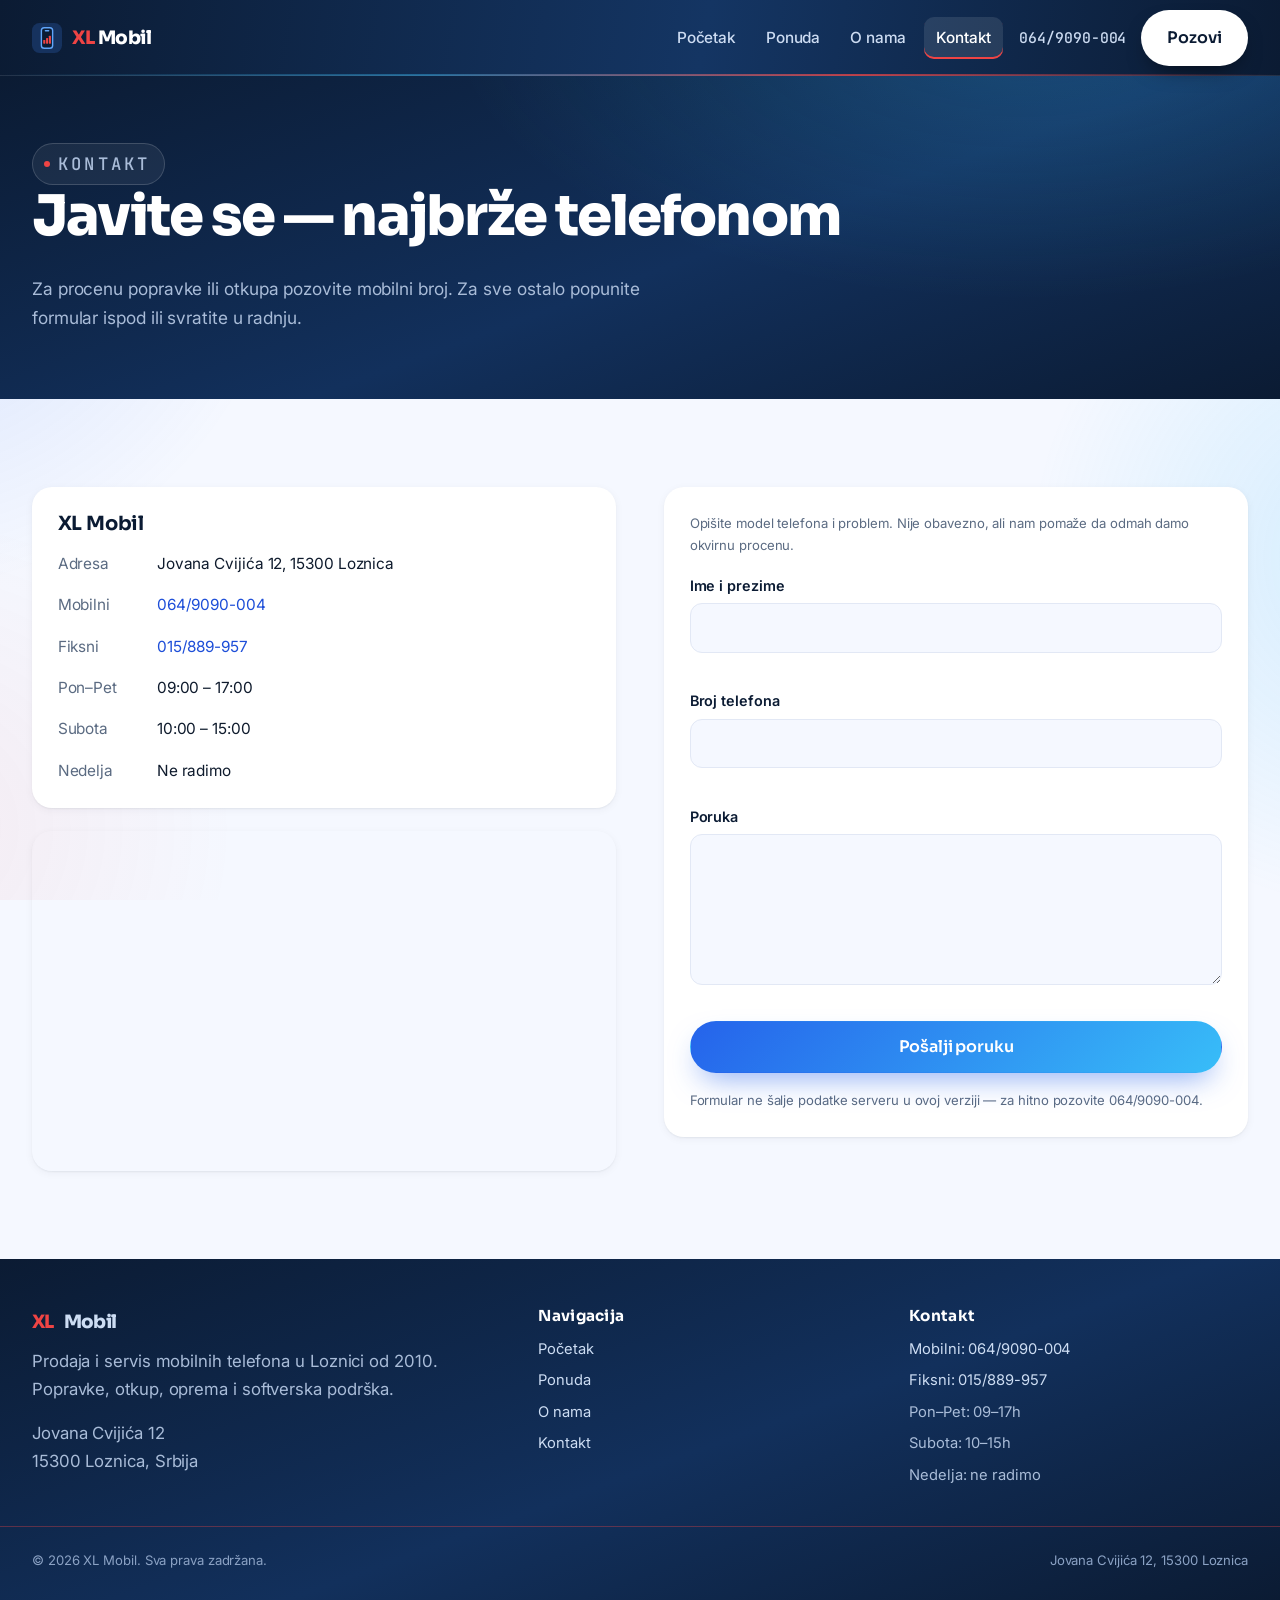
==== commit 121008e8: "Izmena broja telefona na 064/9090-004 Zamenjen stari mobilni broj svuda: header, mobilni meni, dugma" ====
--- a/kontakt.html
+++ b/kontakt.html
@@ -4,12 +4,12 @@
 <meta charset="UTF-8">
 <meta name="viewport" content="width=device-width, initial-scale=1">
 <title>Kontakt i radno vreme — XL Mobil, Loznica</title>
-<meta name="description" content="Kontakt XL Mobil: Jovana Cvijića 12, 15300 Loznica. Mobilni 065/6399-557, fiksni 015/889-957. Radno vreme, mapa i formular za upit o popravci ili otkupu.">
+<meta name="description" content="Kontakt XL Mobil: Jovana Cvijića 12, 15300 Loznica. Mobilni 064/9090-004, fiksni 015/889-957. Radno vreme, mapa i formular za upit o popravci ili otkupu.">
 <link rel="canonical" href="https://www.xlmobil.rs/kontakt.html">
 <meta property="og:type" content="website">
 <meta property="og:site_name" content="XL Mobil">
 <meta property="og:title" content="Kontakt i radno vreme — XL Mobil, Loznica">
-<meta property="og:description" content="Jovana Cvijića 12, 15300 Loznica. Mobilni 065/6399-557, fiksni 015/889-957. Mapa i formular za upit.">
+<meta property="og:description" content="Jovana Cvijića 12, 15300 Loznica. Mobilni 064/9090-004, fiksni 015/889-957. Mapa i formular za upit.">
 <meta property="og:image" content="https://www.xlmobil.rs/assets/og-image.svg">
 <meta property="og:url" content="https://www.xlmobil.rs/kontakt.html">
 <meta name="twitter:card" content="summary_large_image">
@@ -24,7 +24,7 @@
 
 <!-- Bočne šine: vertikalni tekst uz ivice prozora, vidljive tek na širokim ekranima -->
 <span class="edge-rail edge-rail--left" aria-hidden="true">Prodaja · Servis · Otkup</span>
-<a class="edge-rail edge-rail--right" href="tel:+381656399557" tabindex="-1" aria-hidden="true">065/6399-557 · Loznica</a>
+<a class="edge-rail edge-rail--right" href="tel:+381649090004" tabindex="-1" aria-hidden="true">064/9090-004 · Loznica</a>
 
 <header class="site-header">
   <div class="wrap header__inner">
@@ -44,12 +44,12 @@
         <li><a href="ponuda.html">Ponuda</a></li>
         <li><a href="o-nama.html">O nama</a></li>
         <li><a href="kontakt.html" aria-current="page">Kontakt</a></li>
-        <li class="mobile-call"><a class="btn btn--primary btn--block" href="tel:+381656399557">Pozovi 065/6399-557</a></li>
+        <li class="mobile-call"><a class="btn btn--primary btn--block" href="tel:+381649090004">Pozovi 064/9090-004</a></li>
       </ul>
     </nav>
     <div class="header__cta">
-      <a class="header__phone" href="tel:+381656399557">065/6399-557</a>
-      <a class="btn btn--primary" href="tel:+381656399557">Pozovi</a>
+      <a class="header__phone" href="tel:+381649090004">064/9090-004</a>
+      <a class="btn btn--primary" href="tel:+381649090004">Pozovi</a>
     </div>
   </div>
 </header>
@@ -71,7 +71,7 @@
         <div class="info-card reveal">
           <h3>XL Mobil</h3>
           <div class="info-row"><span>Adresa</span><span>Jovana Cvijića 12, 15300 Loznica</span></div>
-          <div class="info-row"><span>Mobilni</span><a href="tel:+381656399557">065/6399-557</a></div>
+          <div class="info-row"><span>Mobilni</span><a href="tel:+381649090004">064/9090-004</a></div>
           <div class="info-row"><span>Fiksni</span><a href="tel:+381158899957">015/889-957</a></div>
           <!-- NAPOMENA ZA VLASNIKA: radno vreme nije zvanično potvrđeno nigde gde smo mogli da proverimo.
                Ovo je razuman placeholder — potvrditi ili ispraviti tačne sate pre objave sajta. -->
@@ -111,7 +111,7 @@
           <p class="form-status" role="status" tabindex="-1"></p>
 
           <button type="submit" class="btn btn--primary btn--block">Pošalji poruku</button>
-          <p class="form-note">Formular ne šalje podatke serveru u ovoj verziji — za hitno pozovite 065/6399-557.</p>
+          <p class="form-note">Formular ne šalje podatke serveru u ovoj verziji — za hitno pozovite 064/9090-004.</p>
         </form>
       </div>
 
@@ -136,7 +136,7 @@
     <div>
       <h4>Kontakt</h4>
       <div class="footer__list">
-        <a href="tel:+381656399557">Mobilni: 065/6399-557</a>
+        <a href="tel:+381649090004">Mobilni: 064/9090-004</a>
         <a href="tel:+381158899957">Fiksni: 015/889-957</a>
         <!-- NAPOMENA ZA VLASNIKA: radno vreme nije zvanično potvrđeno — proveriti i ispraviti pre objave sajta -->
         <span>Pon–Pet: 09–17h</span><span>Subota: 10–15h</span><span>Nedelja: ne radimo</span>
